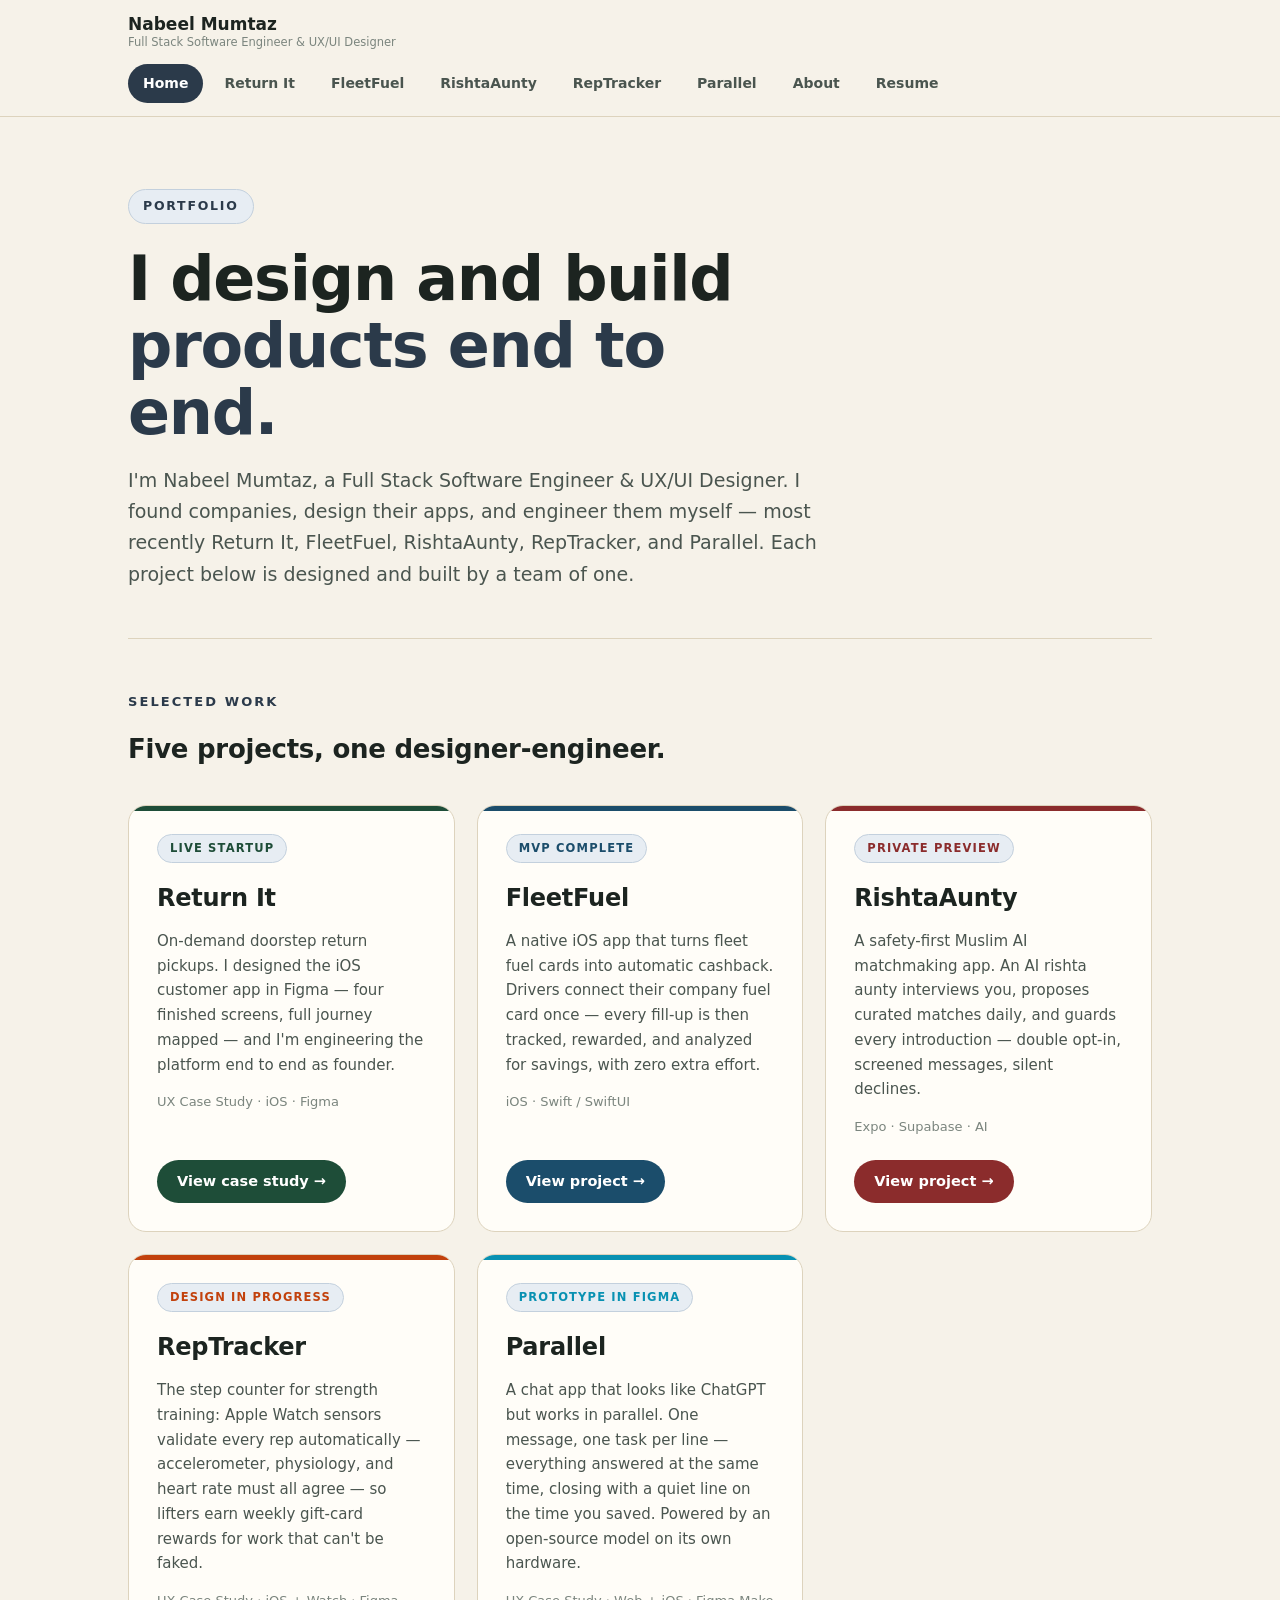
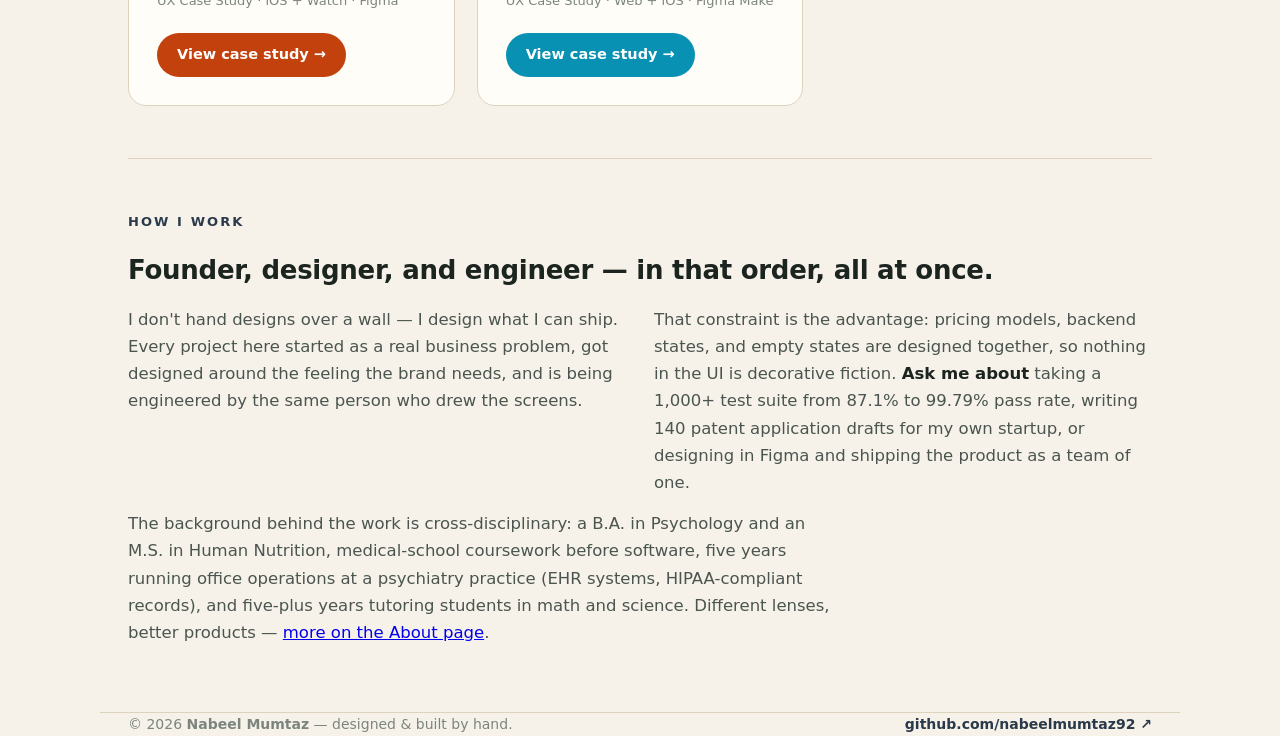
==== index.html @ d4818307 "Portfolio fixes: resume in nav, remove inaccurate references, Parallel as UX case study" ====
<!DOCTYPE html>
<html lang="en">
<head>
<meta charset="UTF-8">
<meta name="viewport" content="width=device-width, initial-scale=1.0">
<title>Nabeel Mumtaz — Portfolio</title>
<meta name="description" content="Portfolio of Nabeel Mumtaz, Full Stack Software Engineer & Product Designer. Founder of Return It (on-demand logistics). Built 5 products end-to-end: design, backend architecture, compliance, deployment. Systems design, iOS (Swift/SwiftUI), HIPAA-compliant operations, product metrics.">
<style>
/* Shared portfolio styles — per-page accents via body class */
:root{
  --paper:#f6f2e9;
  --paper-deep:#efe8d8;
  --card:#fffdf8;
  --ink:#1c2420;
  --ink-soft:#4a554f;
  --ink-faint:#7b857e;
  --line:#ddd3bd;
  --accent:#2b3a4a;
  --accent-deep:#1b2634;
  --accent-soft:#e7edf3;
  --accent-line:#c3d0dd;
  --dark:#17222e;
  --radius:18px;
}
body.fleetfuel{
  --accent:#1b4d6b;
  --accent-deep:#12334a;
  --accent-soft:#e2ecf3;
  --accent-line:#c3d5e2;
  --dark:#14293a;
}
body.rishtaaunty{
  --paper:#f8f3ea;
  --paper-deep:#f1e8d8;
  --line:#e3d6bd;
  --accent:#8b2c2c;
  --accent-deep:#651f1f;
  --accent-soft:#f7e6e9;
  --accent-line:#e3c2c8;
  --dark:#3a2020;
}
*{margin:0;padding:0;box-sizing:border-box}
body{
  font-family:"Avenir Next","Segoe UI",system-ui,-apple-system,sans-serif;
  background:var(--paper);
  color:var(--ink);
  line-height:1.65;
  -webkit-font-smoothing:antialiased;
}
.wrap{max-width:1080px;margin:0 auto;padding:0 28px}

/* ---------- nav ---------- */
.nav{
  position:sticky;top:0;z-index:50;
  background:var(--paper);
  border-bottom:1px solid var(--line);
}
.nav-inner{
  max-width:1080px;margin:0 auto;padding:13px 28px;
  display:flex;justify-content:space-between;align-items:center;gap:14px;flex-wrap:wrap;
}
.nav .brand{font-weight:800;font-size:17px;color:var(--ink);text-decoration:none;line-height:1.3}
.nav .brand small{display:block;font-weight:400;color:var(--ink-faint);font-size:11.5px}
.nav-links{display:flex;gap:6px;flex-wrap:wrap}
.nav-links a{
  font-size:14px;font-weight:600;color:var(--ink-soft);text-decoration:none;
  padding:8px 15px;border-radius:999px;
}
.nav-links a:hover{background:var(--accent-soft);color:var(--accent-deep)}
.nav-links a.active{background:var(--accent);color:#fff}

/* ---------- hero ---------- */
.hero{padding:72px 0 48px;text-align:left}
.kicker{
  display:inline-block;font-size:12.5px;font-weight:700;letter-spacing:.14em;text-transform:uppercase;
  color:var(--accent);background:var(--accent-soft);border:1px solid var(--accent-line);
  padding:6px 14px;border-radius:999px;margin-bottom:22px;
}
.hero h1{font-size:clamp(38px,5.4vw,62px);line-height:1.08;letter-spacing:-.02em;font-weight:800;max-width:16ch}
.hero h1 em{font-style:normal;color:var(--accent)}
.hero .lede{font-size:19px;color:var(--ink-soft);max-width:60ch;margin-top:18px}
.meta{display:grid;grid-template-columns:repeat(auto-fit,minmax(160px,1fr));gap:14px;margin-top:36px}
.meta div{background:var(--card);border:1px solid var(--line);border-radius:14px;padding:14px 16px}
.meta dt{font-size:11.5px;font-weight:700;letter-spacing:.1em;text-transform:uppercase;color:var(--ink-faint)}
.meta dd{font-size:15px;font-weight:600;margin-top:4px}

/* ---------- sections ---------- */
section{padding:52px 0;border-top:1px solid var(--line)}
section h2{font-size:13px;font-weight:800;letter-spacing:.16em;text-transform:uppercase;color:var(--accent);margin-bottom:16px}
section h3{font-size:26px;letter-spacing:-.01em;margin-bottom:14px;font-weight:750}
section p{color:var(--ink-soft);max-width:68ch;margin-bottom:14px;font-size:16.5px}
section p strong{color:var(--ink)}
.two{display:grid;grid-template-columns:1fr 1fr;gap:28px}
@media(max-width:760px){.two{grid-template-columns:1fr}}

.callout{background:var(--dark);color:#f2efe6;border-radius:var(--radius);padding:28px 30px;margin-top:8px}
.callout p{color:#d8d4c6;margin:0;font-size:16px}
.callout p strong{color:#fff}

/* ---------- home project cards ---------- */
.cards{display:grid;grid-template-columns:repeat(auto-fit,minmax(280px,1fr));gap:22px;margin-top:34px}
.card{
  background:var(--card);border:1px solid var(--line);border-radius:var(--radius);
  padding:28px;display:flex;flex-direction:column;position:relative;overflow:hidden;
}
.card::before{content:"";position:absolute;top:0;left:0;right:0;height:5px;background:var(--card-accent,var(--accent))}
.card .status{
  display:inline-block;align-self:flex-start;font-size:11.5px;font-weight:700;letter-spacing:.1em;text-transform:uppercase;
  color:var(--card-accent,var(--accent));background:var(--accent-soft);border:1px solid var(--accent-line);
  border-radius:999px;padding:4px 12px;margin-bottom:16px;
}
.card h3{font-size:24px;margin-bottom:10px;font-weight:750}
.card p{font-size:15px;color:var(--ink-soft);margin-bottom:14px}
.card .stack{font-size:13px;color:var(--ink-faint);margin-bottom:22px}
.card .thumb{display:block;margin:-28px -28px 20px;border-bottom:1px solid var(--line);overflow:hidden}
.card .thumb img{display:block;width:100%;height:auto}
.card a.cta{
  margin-top:auto;align-self:flex-start;font-size:14.5px;font-weight:700;color:#fff;text-decoration:none;
  background:var(--card-accent,var(--accent));padding:10px 20px;border-radius:999px;
}
.card a.cta:hover{background:var(--accent-deep)}

/* ---------- screens ---------- */
.screens{display:grid;grid-template-columns:repeat(auto-fit,minmax(230px,1fr));gap:26px;margin-top:30px}
.screen-card{
  background:var(--card);border:1px solid var(--line);border-radius:var(--radius);
  padding:22px 18px 24px;display:flex;flex-direction:column;align-items:center;
}
.phone{
  width:100%;max-width:250px;border-radius:26px;overflow:hidden;
  box-shadow:0 18px 40px -18px rgba(20,35,28,.35);border:1px solid #cfc4a8;background:var(--paper-deep);
}
.phone img{display:block;width:100%;height:auto}
.phone.placeholder{
  aspect-ratio:445/900;display:flex;flex-direction:column;align-items:center;justify-content:center;
  border:2px dashed #c9bfa4;color:var(--ink-faint);font-size:13.5px;text-align:center;padding:20px;gap:8px;
}
.phone.placeholder .dot{
  width:44px;height:44px;border-radius:50%;background:#e7dfcb;
  display:flex;align-items:center;justify-content:center;font-size:20px;
}
.screen-card h4{font-size:16px;margin:18px 0 6px;font-weight:750}
.screen-card .num{font-size:12px;font-weight:800;color:var(--accent);letter-spacing:.12em;margin-bottom:2px}
.screen-card p{font-size:14px;color:var(--ink-soft);margin-bottom:10px;text-align:left;width:100%}
.screen-card .decision{
  background:var(--accent-soft);border:1px solid var(--accent-line);border-radius:12px;
  padding:10px 13px;font-size:13px;color:var(--ink);width:100%;
}
.screen-card .decision b{
  display:block;font-size:11px;letter-spacing:.1em;text-transform:uppercase;
  color:var(--accent);margin-bottom:3px;
}

/* ---------- feature lists ---------- */
.feat-grid{display:grid;grid-template-columns:repeat(auto-fit,minmax(240px,1fr));gap:14px;margin-top:24px}
.feat{background:var(--card);border:1px solid var(--line);border-radius:14px;padding:18px 20px}
.feat b{display:block;margin-bottom:6px;font-size:15px}
.feat span{font-size:14px;color:var(--ink-soft)}

/* ---------- design system ---------- */
.swatches{display:grid;grid-template-columns:repeat(auto-fit,minmax(150px,1fr));gap:14px;margin-top:22px}
.swatch{border-radius:14px;overflow:hidden;border:1px solid var(--line);background:var(--card)}
.swatch .chip{height:86px}
.swatch .lbl{padding:10px 13px;font-size:13px}
.swatch .lbl b{display:block;font-size:13.5px}
.swatch .lbl span{color:var(--ink-faint);font-family:ui-monospace,Menlo,monospace;font-size:12px}
.principles{margin-top:26px;display:grid;grid-template-columns:repeat(auto-fit,minmax(240px,1fr));gap:14px}
.principle{background:var(--card);border:1px solid var(--line);border-radius:14px;padding:18px 20px}
.principle b{display:block;margin-bottom:6px;font-size:15px}
.principle span{font-size:14px;color:var(--ink-soft)}

/* ---------- what's next ---------- */
.next-list{list-style:none;margin-top:6px;display:grid;gap:10px}
.next-list li{background:var(--card);border:1px solid var(--line);border-radius:12px;padding:14px 18px;font-size:15px;color:var(--ink-soft)}
.next-list li b{color:var(--ink)}
.next-list li .tag{
  display:inline-block;font-size:11px;font-weight:700;letter-spacing:.08em;text-transform:uppercase;
  color:#8a6d2f;background:#f3ead2;border:1px solid #e2d3a8;border-radius:999px;
  padding:2px 10px;margin-left:10px;vertical-align:1px;
}

/* ---------- outcomes ---------- */
.stats{display:grid;grid-template-columns:repeat(auto-fit,minmax(180px,1fr));gap:14px;margin-top:24px}
.stat{background:var(--dark);color:#f2efe6;border-radius:14px;padding:20px}
.stat .n{font-size:30px;font-weight:800;letter-spacing:-.02em}
.stat .t{font-size:13.5px;color:#cfccc0;margin-top:4px}

footer{
  border-top:1px solid var(--line);padding:34px 0 48px;display:flex;justify-content:space-between;
  align-items:center;flex-wrap:wrap;gap:12px;color:var(--ink-faint);font-size:14px;
}
footer a{color:var(--accent);font-weight:600;text-decoration:none}
footer a:hover{text-decoration:underline}

</style>
</head>
<body>

<nav class="nav">
  <div class="nav-inner">
    <a class="brand" href="index.html">Nabeel Mumtaz<small>Full Stack Software Engineer &amp; UX/UI Designer</small></a>
    <div class="nav-links">
      <a href="index.html" class="active">Home</a>
      <a href="returnit.html">Return It</a>
      <a href="fleetfuel.html">FleetFuel</a>
      <a href="rishtaaunty.html">RishtaAunty</a>
      <a href="reptracker.html">RepTracker</a>
      <a href="parallel.html">Parallel</a>
      <a href="about.html">About</a>
      <a href="resume.pdf" target="_blank" rel="noopener">Resume</a>
    </div>
  </div>
</nav>

<div class="wrap">
  <div class="hero">
    <span class="kicker">Portfolio</span>
    <h1>I design and build <em>products end to end.</em></h1>
    <p class="lede">I'm Nabeel Mumtaz, a Full Stack Software Engineer &amp; UX/UI Designer. I found companies, design their apps, and engineer them myself — most recently Return It, FleetFuel, RishtaAunty, RepTracker, and Parallel. Each project below is designed and built by a team of one.</p>
  </div>

  <section>
    <h2>Selected work</h2>
    <h3>Five projects, one designer-engineer.</h3>

    <div class="cards">
      <div class="card" style="--card-accent:#1e4d38">
        <span class="status">Live startup</span>
        <h3>Return It</h3>
        <p>On-demand doorstep return pickups. I designed the iOS customer app in Figma — four finished screens, full journey mapped — and I'm engineering the platform end to end as founder.</p>
        <div class="stack">UX Case Study · iOS · Figma</div>
        <a class="cta" href="returnit.html">View case study →</a>
      </div>

      <div class="card" style="--card-accent:#1b4d6b">
        <span class="status">MVP complete</span>
        <h3>FleetFuel</h3>
        <p>A native iOS app that turns fleet fuel cards into automatic cashback. Drivers connect their company fuel card once — every fill-up is then tracked, rewarded, and analyzed for savings, with zero extra effort.</p>
        <div class="stack">iOS · Swift / SwiftUI</div>
        <a class="cta" href="fleetfuel.html">View project →</a>
      </div>

      <div class="card" style="--card-accent:#8b2c2c">
        <span class="status">Private preview</span>
        <h3>RishtaAunty</h3>
        <p>A safety-first Muslim AI matchmaking app. An AI rishta aunty interviews you, proposes curated matches daily, and guards every introduction — double opt-in, screened messages, silent declines.</p>
        <div class="stack">Expo · Supabase · AI</div>
        <a class="cta" href="rishtaaunty.html">View project →</a>
      </div>

      <div class="card" style="--card-accent:#c2410c">
        <span class="status">Design in progress</span>
        <h3>RepTracker</h3>
        <p>The step counter for strength training: Apple Watch sensors validate every rep automatically — accelerometer, physiology, and heart rate must all agree — so lifters earn weekly gift-card rewards for work that can't be faked.</p>
        <div class="stack">UX Case Study · iOS + Watch · Figma</div>
        <a class="cta" href="reptracker.html">View case study →</a>
      </div>

      <div class="card" style="--card-accent:#0891b2">
        <span class="status">Prototype in Figma</span>
        <h3>Parallel</h3>
        <p>A chat app that looks like ChatGPT but works in parallel. One message, one task per line — everything answered at the same time, closing with a quiet line on the time you saved. Powered by an open-source model on its own hardware.</p>
        <div class="stack">UX Case Study · Web + iOS · Figma Make</div>
        <a class="cta" href="parallel.html">View case study →</a>
      </div>
    </div>
  </section>

  <section>
    <h2>How I work</h2>
    <h3>Founder, designer, and engineer — in that order, all at once.</h3>
    <div class="two">
      <div>
        <p>I don't hand designs over a wall — I design what I can ship. Every project here started as a real business problem, got designed around the feeling the brand needs, and is being engineered by the same person who drew the screens.</p>
      </div>
      <div>
        <p>That constraint is the advantage: pricing models, backend states, and empty states are designed together, so nothing in the UI is decorative fiction. <strong>Ask me about</strong> taking a 1,000+ test suite from 87.1% to 99.79% pass rate, writing 140 patent application drafts for my own startup, or designing in Figma and shipping the product as a team of one.</p>
      </div>
    </div>
    <p>The background behind the work is cross-disciplinary: a B.A. in Psychology and an M.S. in Human Nutrition, medical-school coursework before software, five years running office operations at a psychiatry practice (EHR systems, HIPAA-compliant records), and five-plus years tutoring students in math and science. Different lenses, better products — <a href="about.html">more on the About page</a>.</p>
  </section>

</div>

<footer class="wrap">
  <div>© 2026 <b>Nabeel Mumtaz</b> — designed &amp; built by hand.</div>
  <div><a href="https://github.com/nabeelmumtaz92" target="_blank" rel="noopener">github.com/nabeelmumtaz92 ↗</a></div>
</footer>

</body>
</html>
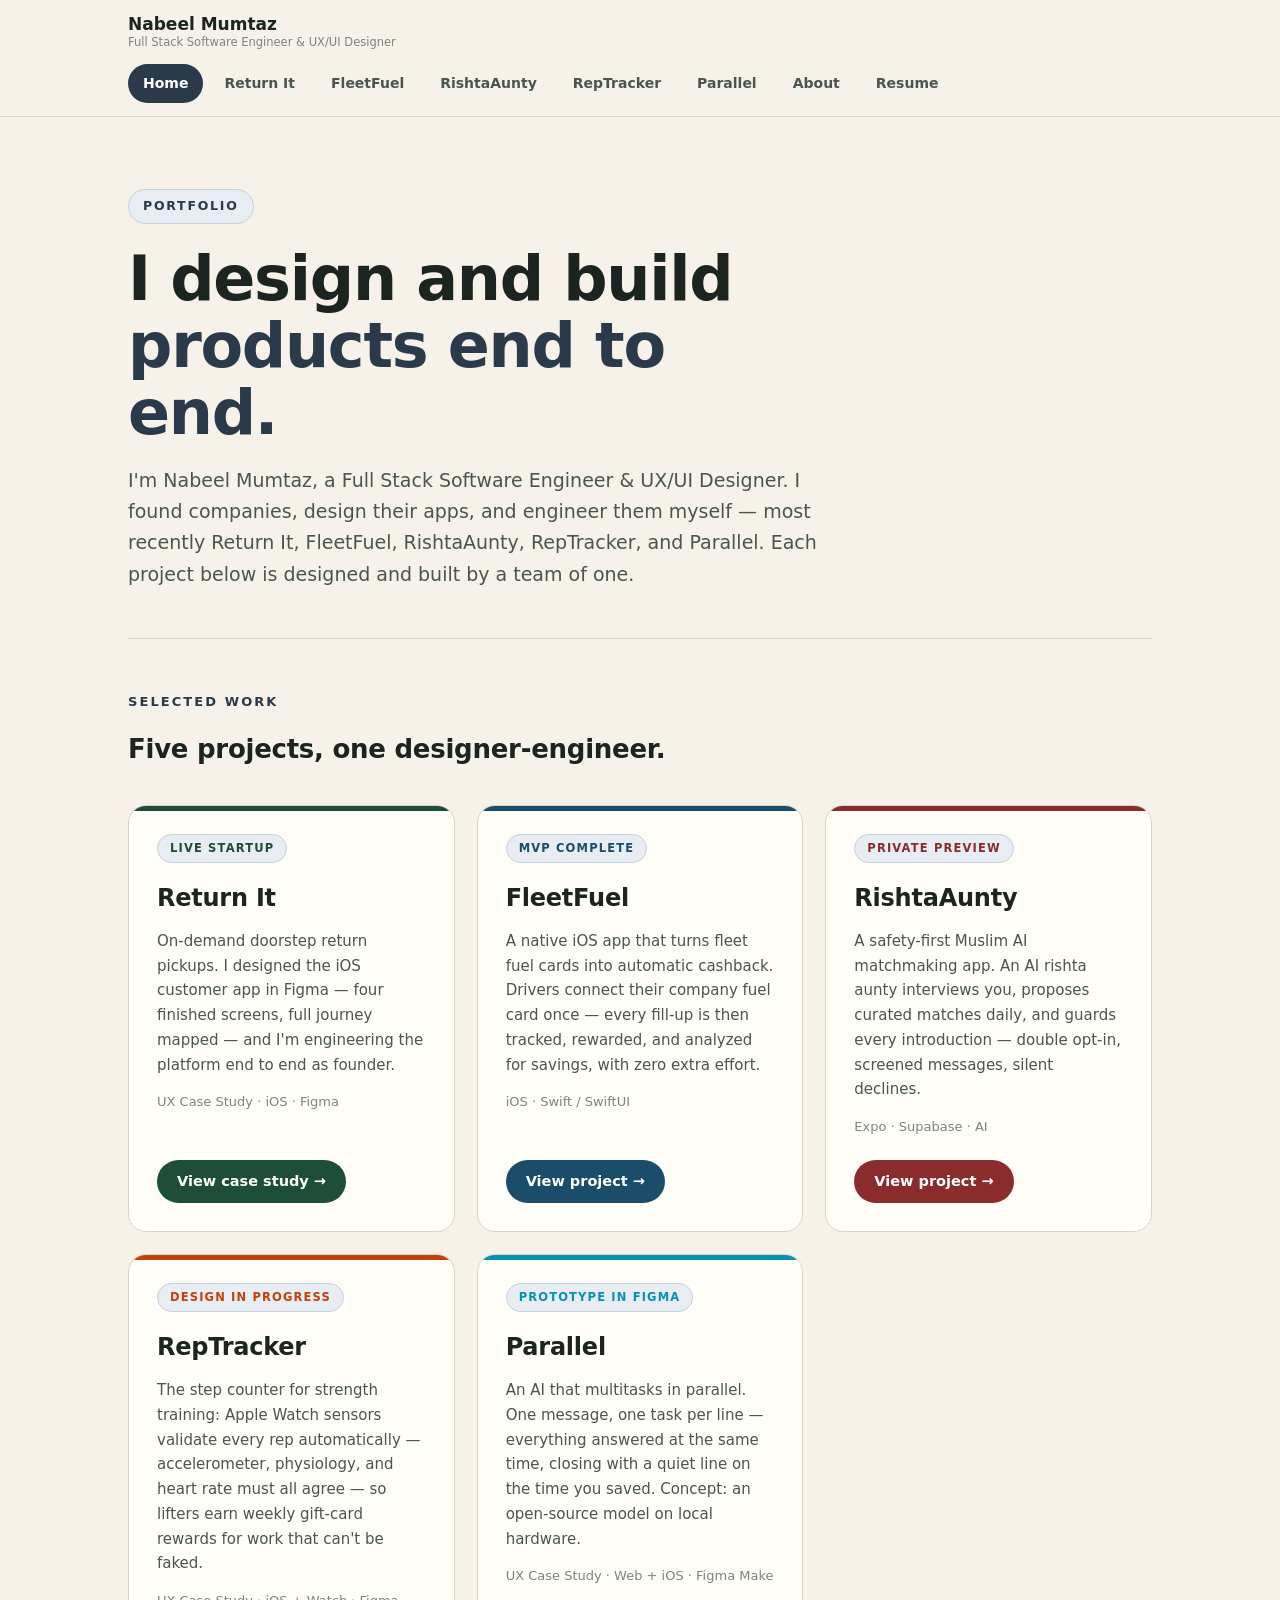
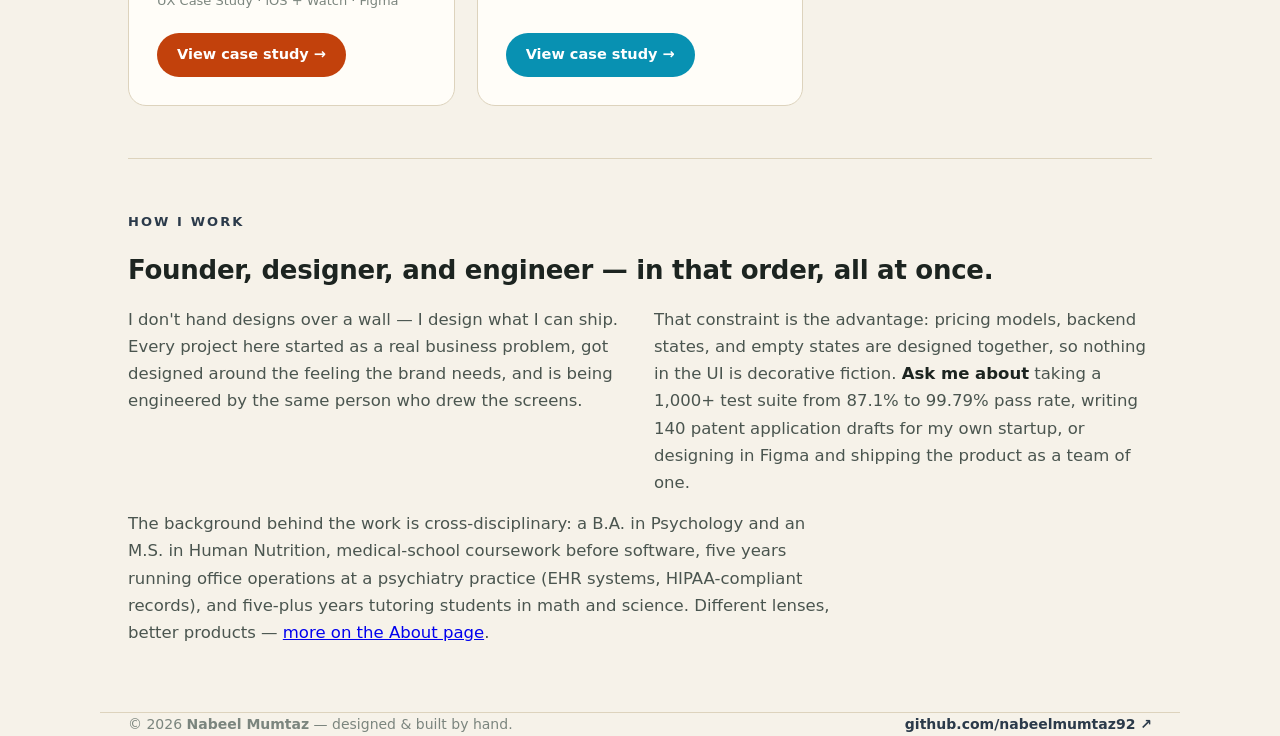
==== commit 39a04750: "Parallel reframed as AI that multitasks in parallel (not a chat app)" ====
--- a/index.html
+++ b/index.html
@@ -259,7 +259,7 @@
       <div class="card" style="--card-accent:#0891b2">
         <span class="status">Prototype in Figma</span>
         <h3>Parallel</h3>
-        <p>A chat app that looks like ChatGPT but works in parallel. One message, one task per line — everything answered at the same time, closing with a quiet line on the time you saved. Powered by an open-source model on its own hardware.</p>
+        <p>An AI that multitasks in parallel. One message, one task per line — everything answered at the same time, closing with a quiet line on the time you saved. Concept: an open-source model on local hardware.</p>
         <div class="stack">UX Case Study · Web + iOS · Figma Make</div>
         <a class="cta" href="parallel.html">View case study →</a>
       </div>
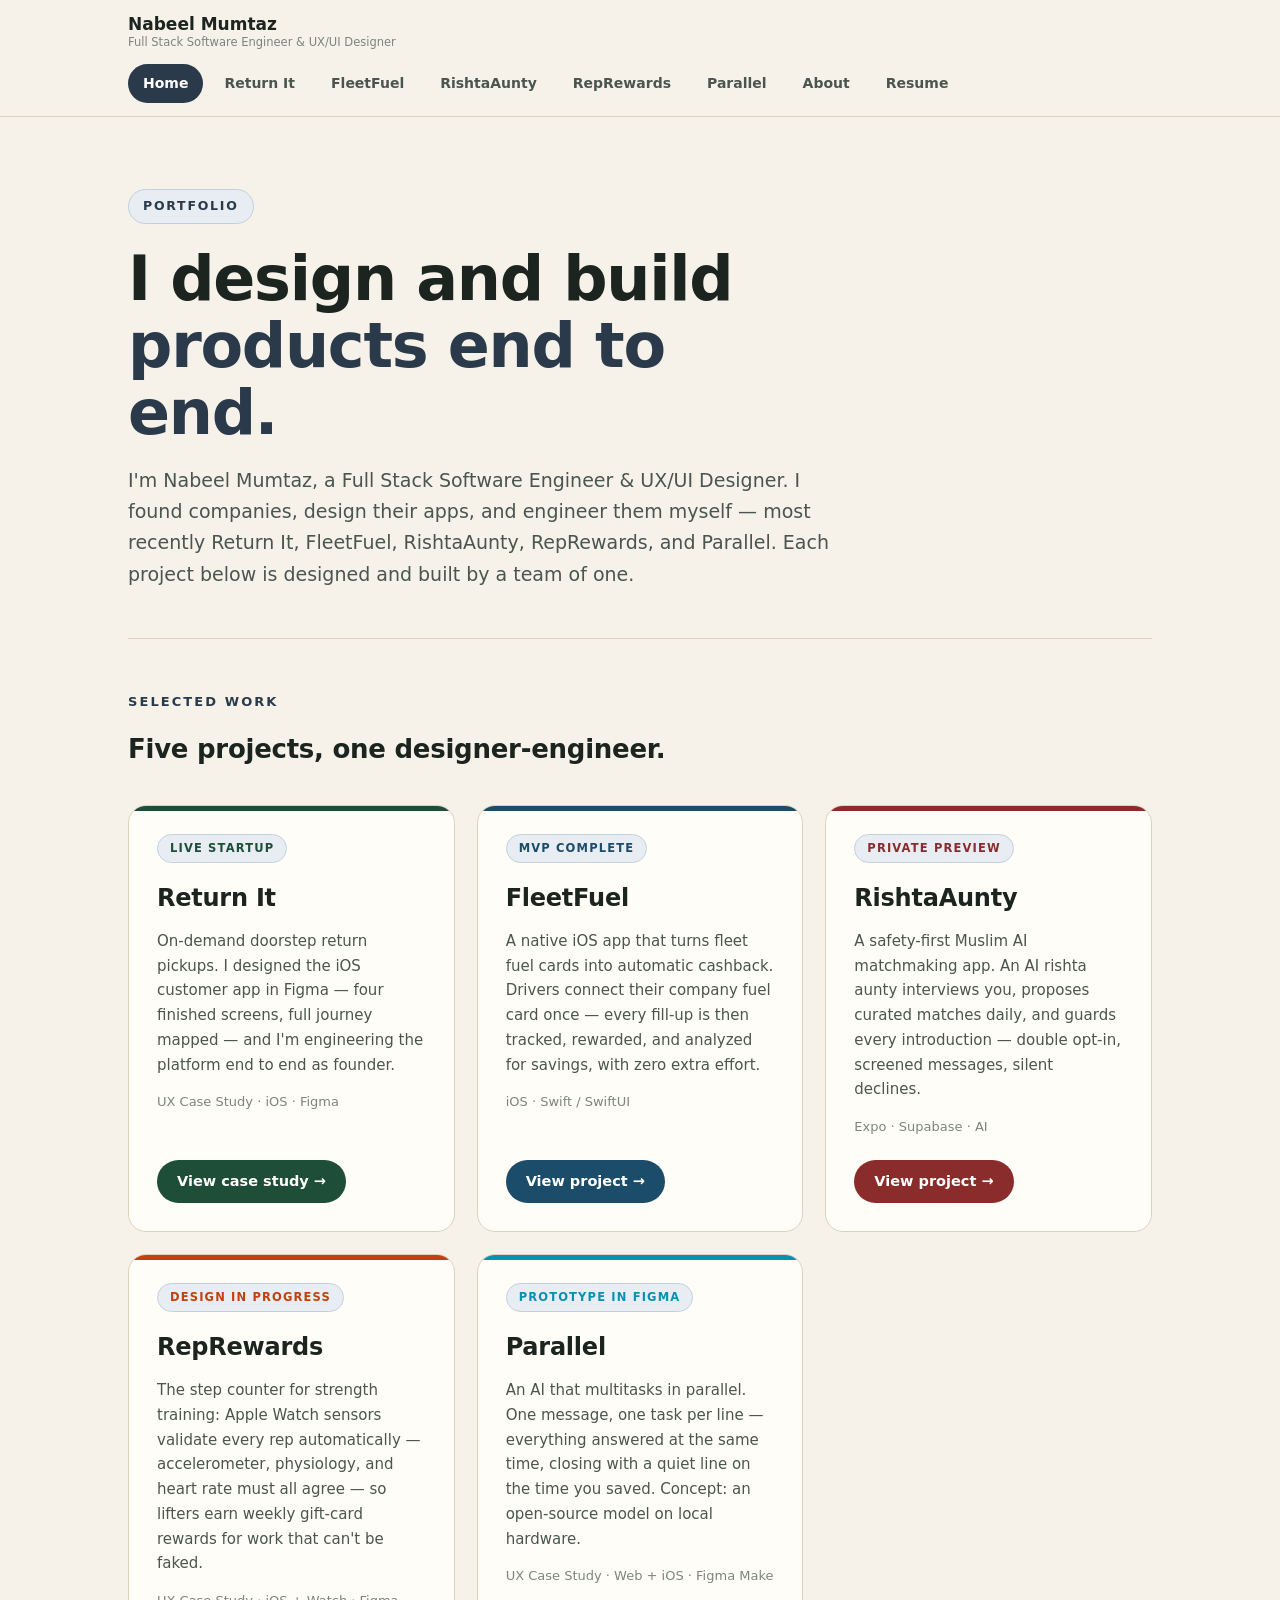
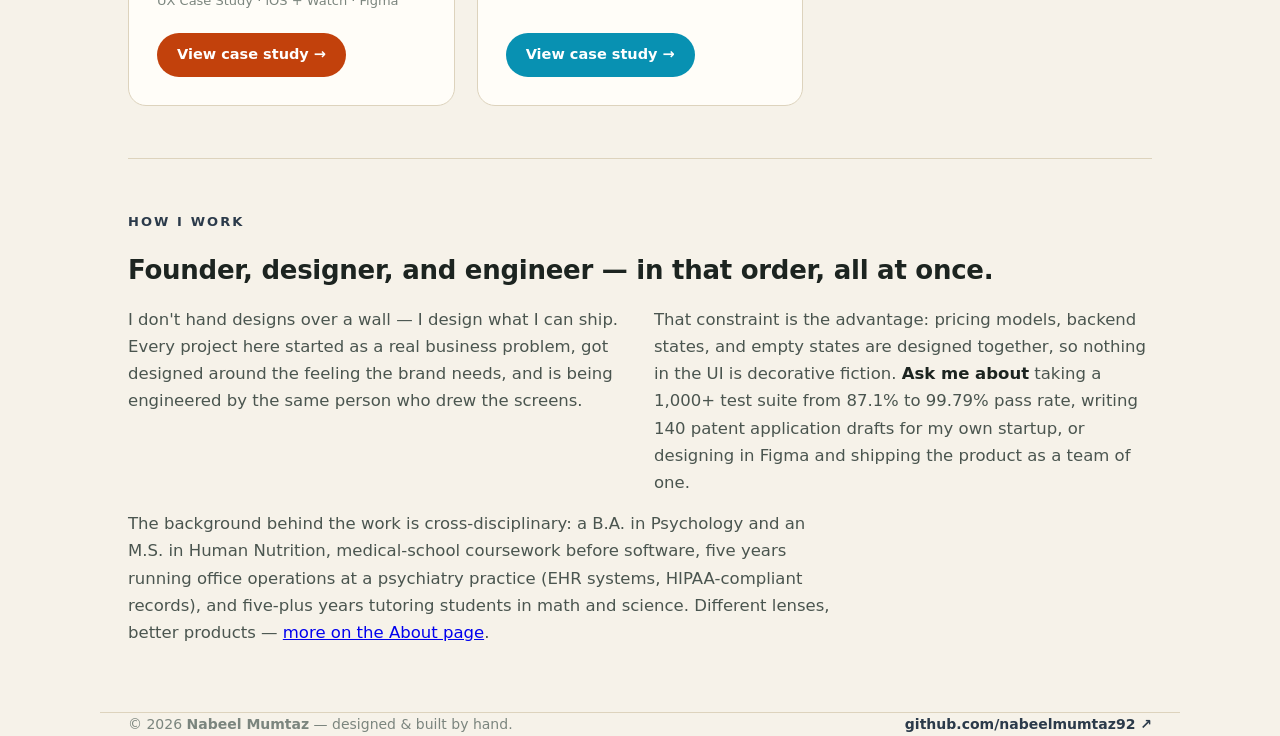
==== commit ff1c4770: "Rename RepTracker to RepRewards across portfolio" ====
--- a/index.html
+++ b/index.html
@@ -204,7 +204,7 @@
       <a href="returnit.html">Return It</a>
       <a href="fleetfuel.html">FleetFuel</a>
       <a href="rishtaaunty.html">RishtaAunty</a>
-      <a href="reptracker.html">RepTracker</a>
+      <a href="reptracker.html">RepRewards</a>
       <a href="parallel.html">Parallel</a>
       <a href="about.html">About</a>
       <a href="resume.pdf" target="_blank" rel="noopener">Resume</a>
@@ -216,7 +216,7 @@
   <div class="hero">
     <span class="kicker">Portfolio</span>
     <h1>I design and build <em>products end to end.</em></h1>
-    <p class="lede">I'm Nabeel Mumtaz, a Full Stack Software Engineer &amp; UX/UI Designer. I found companies, design their apps, and engineer them myself — most recently Return It, FleetFuel, RishtaAunty, RepTracker, and Parallel. Each project below is designed and built by a team of one.</p>
+    <p class="lede">I'm Nabeel Mumtaz, a Full Stack Software Engineer &amp; UX/UI Designer. I found companies, design their apps, and engineer them myself — most recently Return It, FleetFuel, RishtaAunty, RepRewards, and Parallel. Each project below is designed and built by a team of one.</p>
   </div>
 
   <section>
@@ -250,7 +250,7 @@
 
       <div class="card" style="--card-accent:#c2410c">
         <span class="status">Design in progress</span>
-        <h3>RepTracker</h3>
+        <h3>RepRewards</h3>
         <p>The step counter for strength training: Apple Watch sensors validate every rep automatically — accelerometer, physiology, and heart rate must all agree — so lifters earn weekly gift-card rewards for work that can't be faked.</p>
         <div class="stack">UX Case Study · iOS + Watch · Figma</div>
         <a class="cta" href="reptracker.html">View case study →</a>
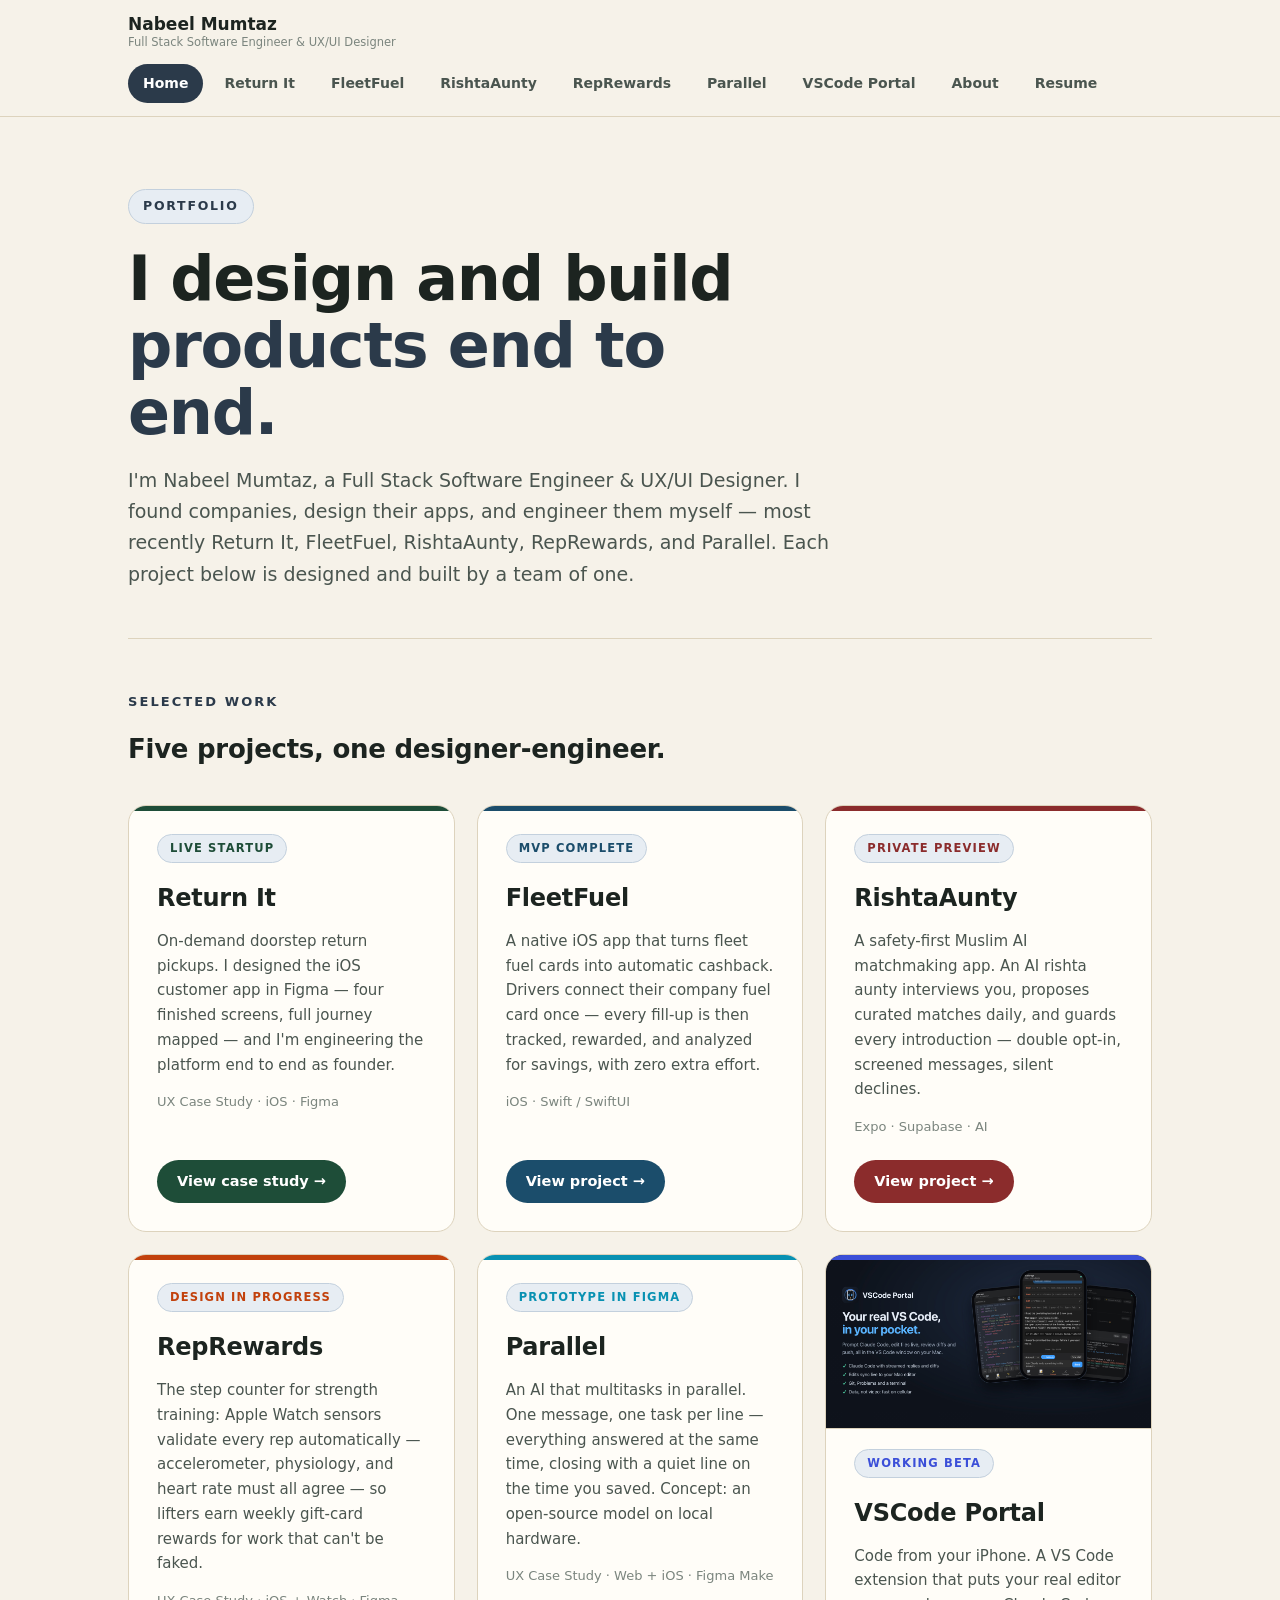
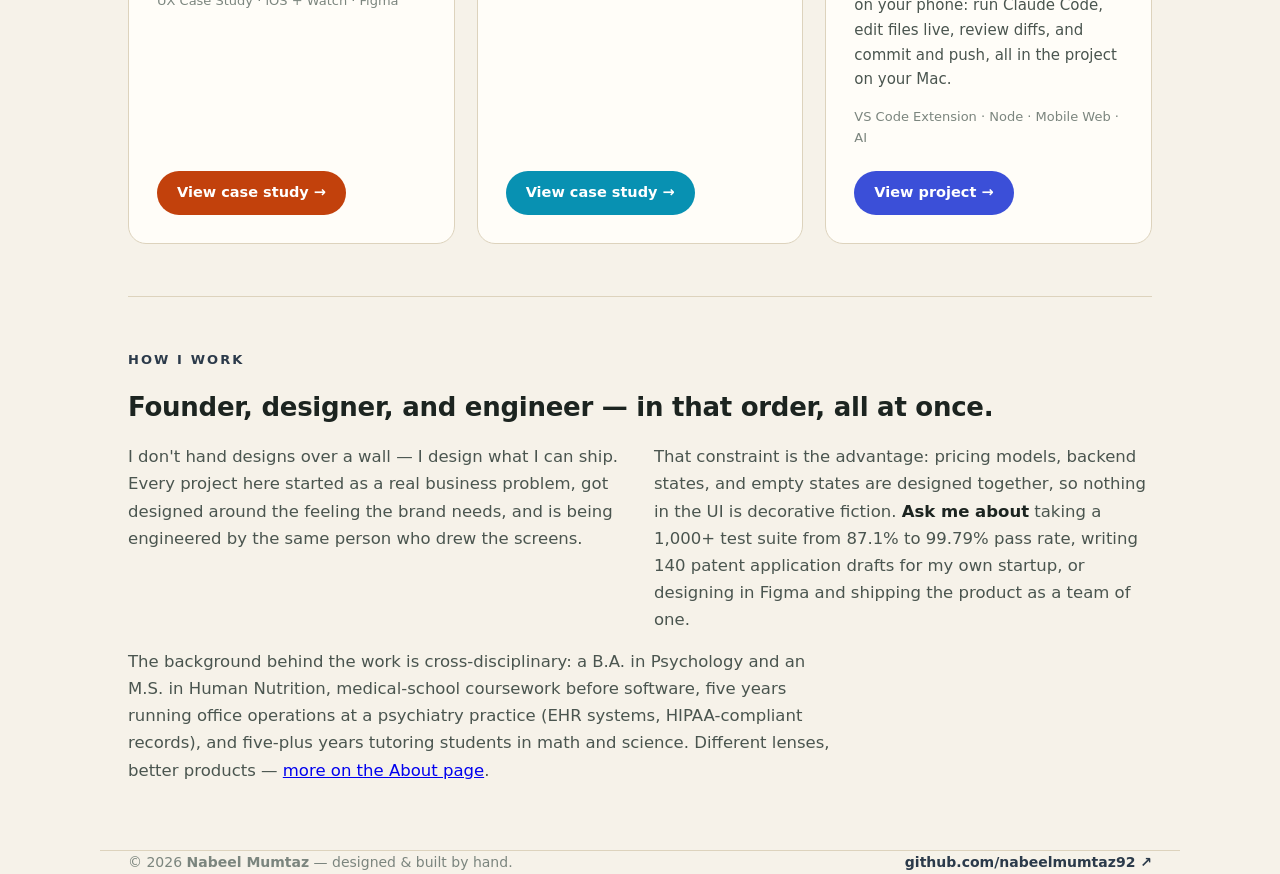
==== commit 02955ce4: "Add VSCode Portal project page" ====
--- a/index.html
+++ b/index.html
@@ -206,6 +206,7 @@
       <a href="rishtaaunty.html">RishtaAunty</a>
       <a href="reptracker.html">RepRewards</a>
       <a href="parallel.html">Parallel</a>
+      <a href="vscodeportal.html">VSCode Portal</a>
       <a href="about.html">About</a>
       <a href="resume.pdf" target="_blank" rel="noopener">Resume</a>
     </div>
@@ -263,6 +264,15 @@
         <div class="stack">UX Case Study · Web + iOS · Figma Make</div>
         <a class="cta" href="parallel.html">View case study →</a>
       </div>
+
+      <div class="card" style="--card-accent:#3b4fd8">
+        <a class="thumb" href="vscodeportal.html"><img src="screens/vscodeportal-hero.jpg" alt="VSCode Portal on an iPhone"></a>
+        <span class="status">Working beta</span>
+        <h3>VSCode Portal</h3>
+        <p>Code from your iPhone. A VS Code extension that puts your real editor on your phone: run Claude Code, edit files live, review diffs, and commit and push, all in the project on your Mac.</p>
+        <div class="stack">VS Code Extension · Node · Mobile Web · AI</div>
+        <a class="cta" href="vscodeportal.html">View project →</a>
+      </div>
     </div>
   </section>
 
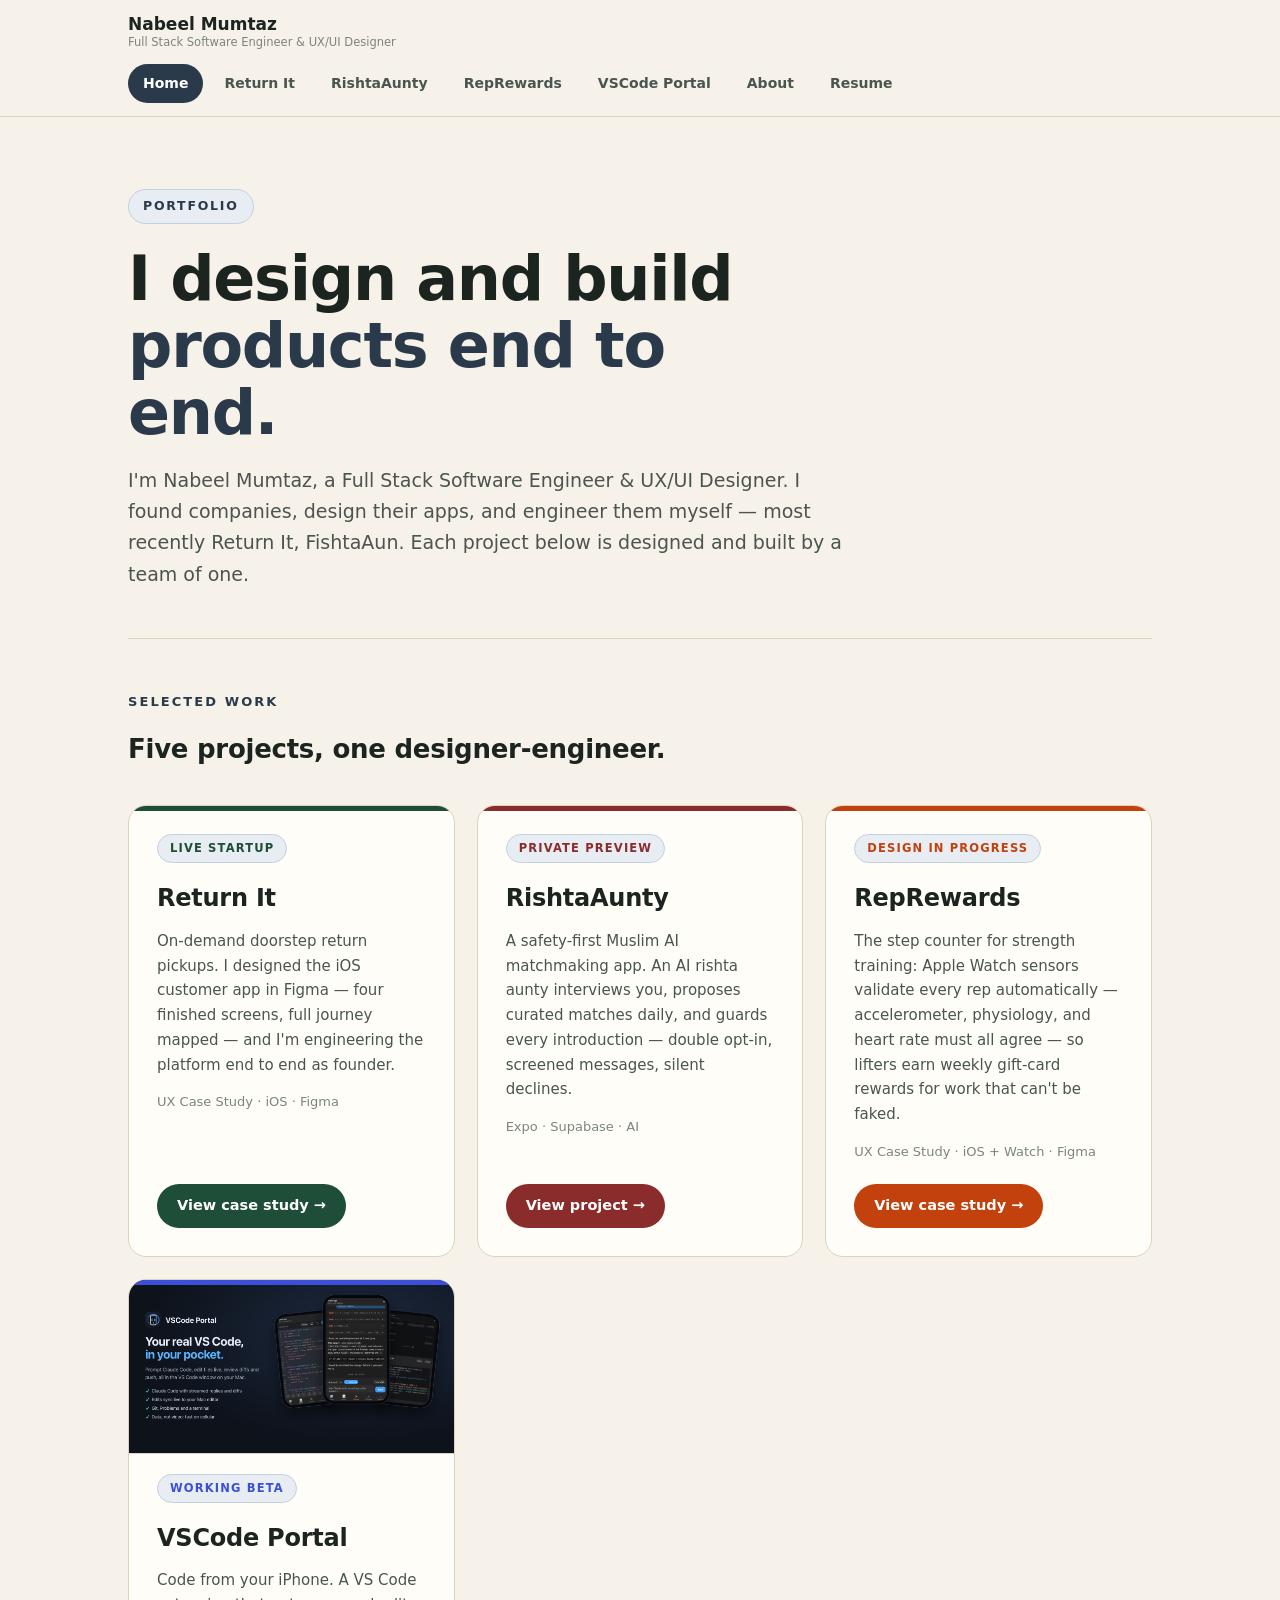
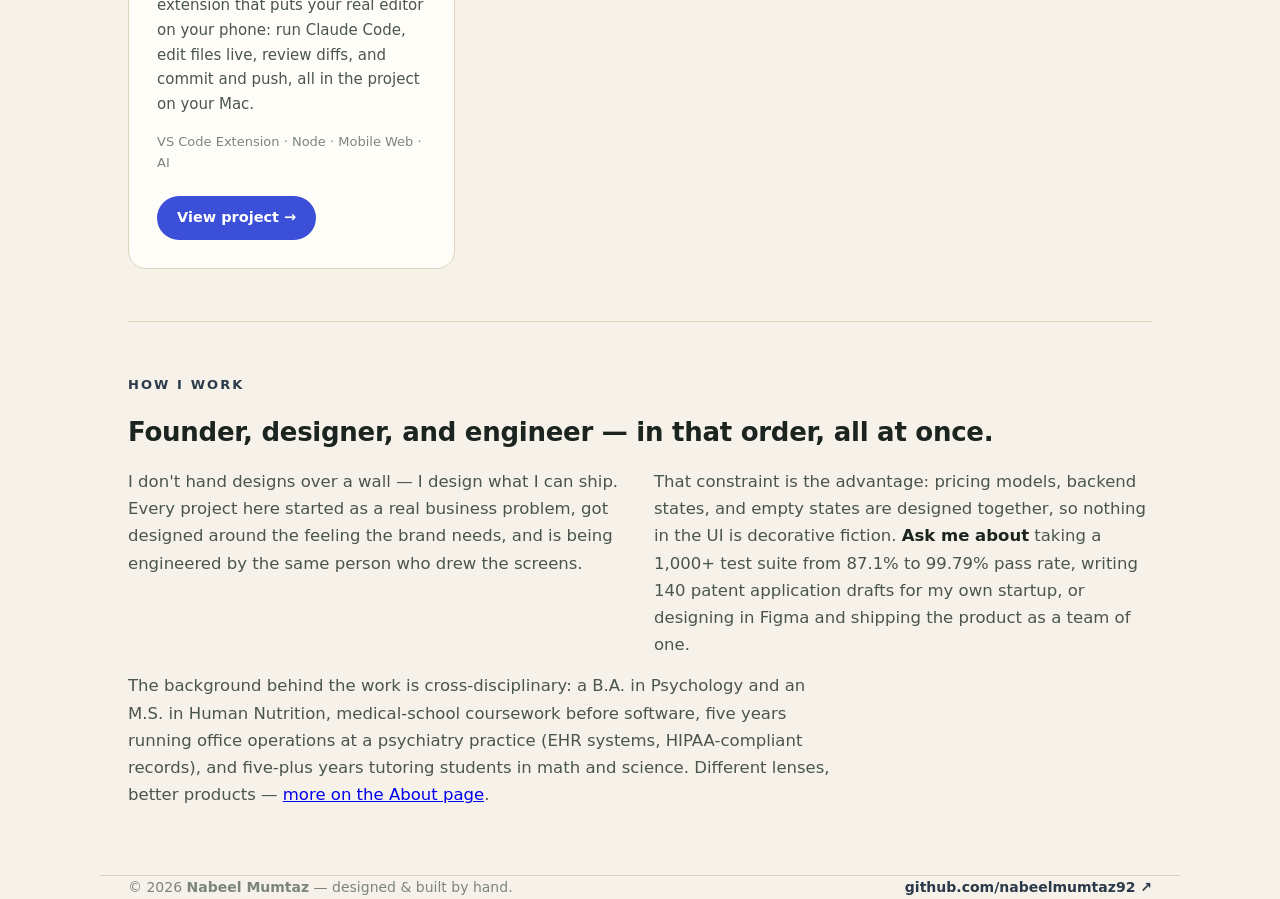
==== commit 65ba955a: "Remove FleetFuel and Parallel links from homepage Removed references to FleetFuel and Parallel proje" ====
--- a/index.html
+++ b/index.html
@@ -202,11 +202,9 @@
     <div class="nav-links">
       <a href="index.html" class="active">Home</a>
       <a href="returnit.html">Return It</a>
-      <a href="fleetfuel.html">FleetFuel</a>
-      <a href="rishtaaunty.html">RishtaAunty</a>
+            <a href="rishtaaunty.html">RishtaAunty</a>
       <a href="reptracker.html">RepRewards</a>
-      <a href="parallel.html">Parallel</a>
-      <a href="vscodeportal.html">VSCode Portal</a>
+            <a href="vscodeportal.html">VSCode Portal</a>
       <a href="about.html">About</a>
       <a href="resume.pdf" target="_blank" rel="noopener">Resume</a>
     </div>
@@ -217,7 +215,7 @@
   <div class="hero">
     <span class="kicker">Portfolio</span>
     <h1>I design and build <em>products end to end.</em></h1>
-    <p class="lede">I'm Nabeel Mumtaz, a Full Stack Software Engineer &amp; UX/UI Designer. I found companies, design their apps, and engineer them myself — most recently Return It, FleetFuel, RishtaAunty, RepRewards, and Parallel. Each project below is designed and built by a team of one.</p>
+    <p class="lede">I'm Nabeel Mumtaz, a Full Stack Software Engineer &amp; UX/UI Designer. I found companies, design their apps, and engineer them myself — most recently Return It, FishtaAun. Each project below is designed and built by a team of one.</p>
   </div>
 
   <section>
@@ -233,14 +231,6 @@
         <a class="cta" href="returnit.html">View case study →</a>
       </div>
 
-      <div class="card" style="--card-accent:#1b4d6b">
-        <span class="status">MVP complete</span>
-        <h3>FleetFuel</h3>
-        <p>A native iOS app that turns fleet fuel cards into automatic cashback. Drivers connect their company fuel card once — every fill-up is then tracked, rewarded, and analyzed for savings, with zero extra effort.</p>
-        <div class="stack">iOS · Swift / SwiftUI</div>
-        <a class="cta" href="fleetfuel.html">View project →</a>
-      </div>
-
       <div class="card" style="--card-accent:#8b2c2c">
         <span class="status">Private preview</span>
         <h3>RishtaAunty</h3>
@@ -255,14 +245,6 @@
         <p>The step counter for strength training: Apple Watch sensors validate every rep automatically — accelerometer, physiology, and heart rate must all agree — so lifters earn weekly gift-card rewards for work that can't be faked.</p>
         <div class="stack">UX Case Study · iOS + Watch · Figma</div>
         <a class="cta" href="reptracker.html">View case study →</a>
-      </div>
-
-      <div class="card" style="--card-accent:#0891b2">
-        <span class="status">Prototype in Figma</span>
-        <h3>Parallel</h3>
-        <p>An AI that multitasks in parallel. One message, one task per line — everything answered at the same time, closing with a quiet line on the time you saved. Concept: an open-source model on local hardware.</p>
-        <div class="stack">UX Case Study · Web + iOS · Figma Make</div>
-        <a class="cta" href="parallel.html">View case study →</a>
       </div>
 
       <div class="card" style="--card-accent:#3b4fd8">
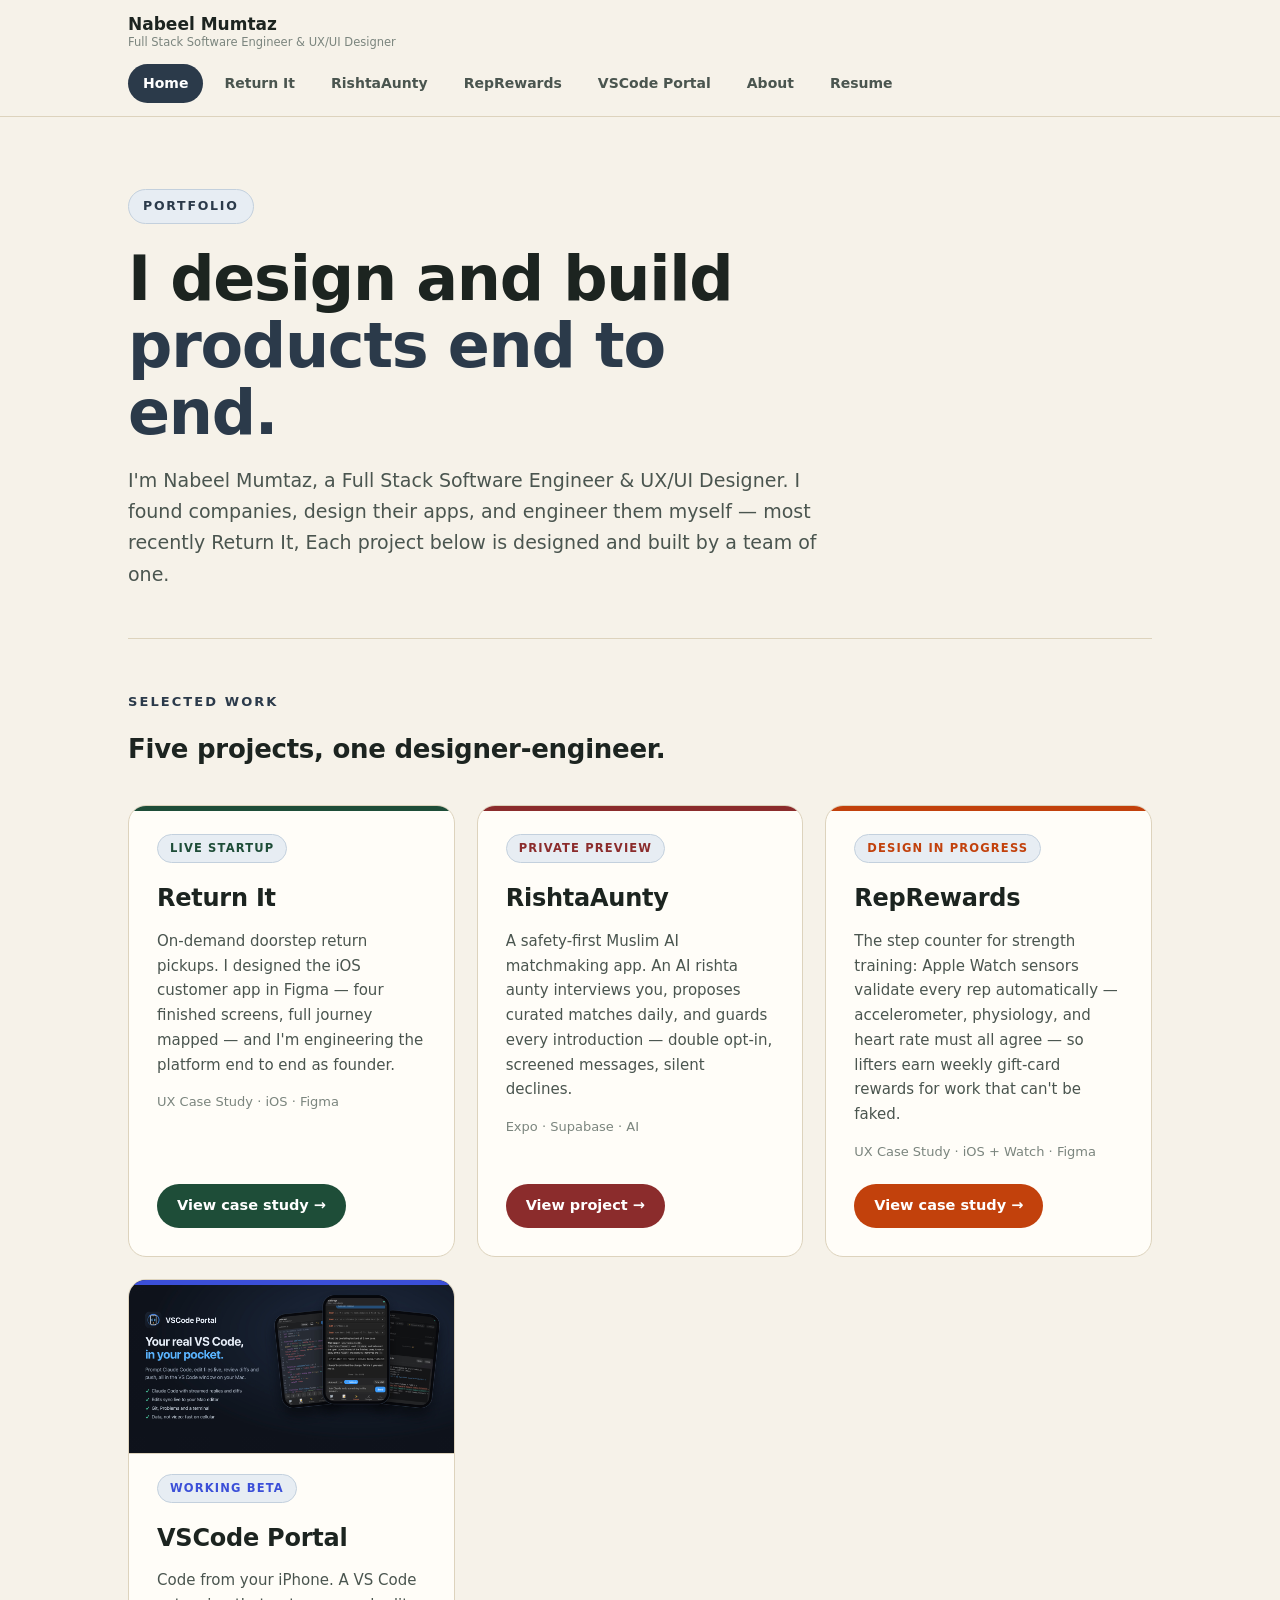
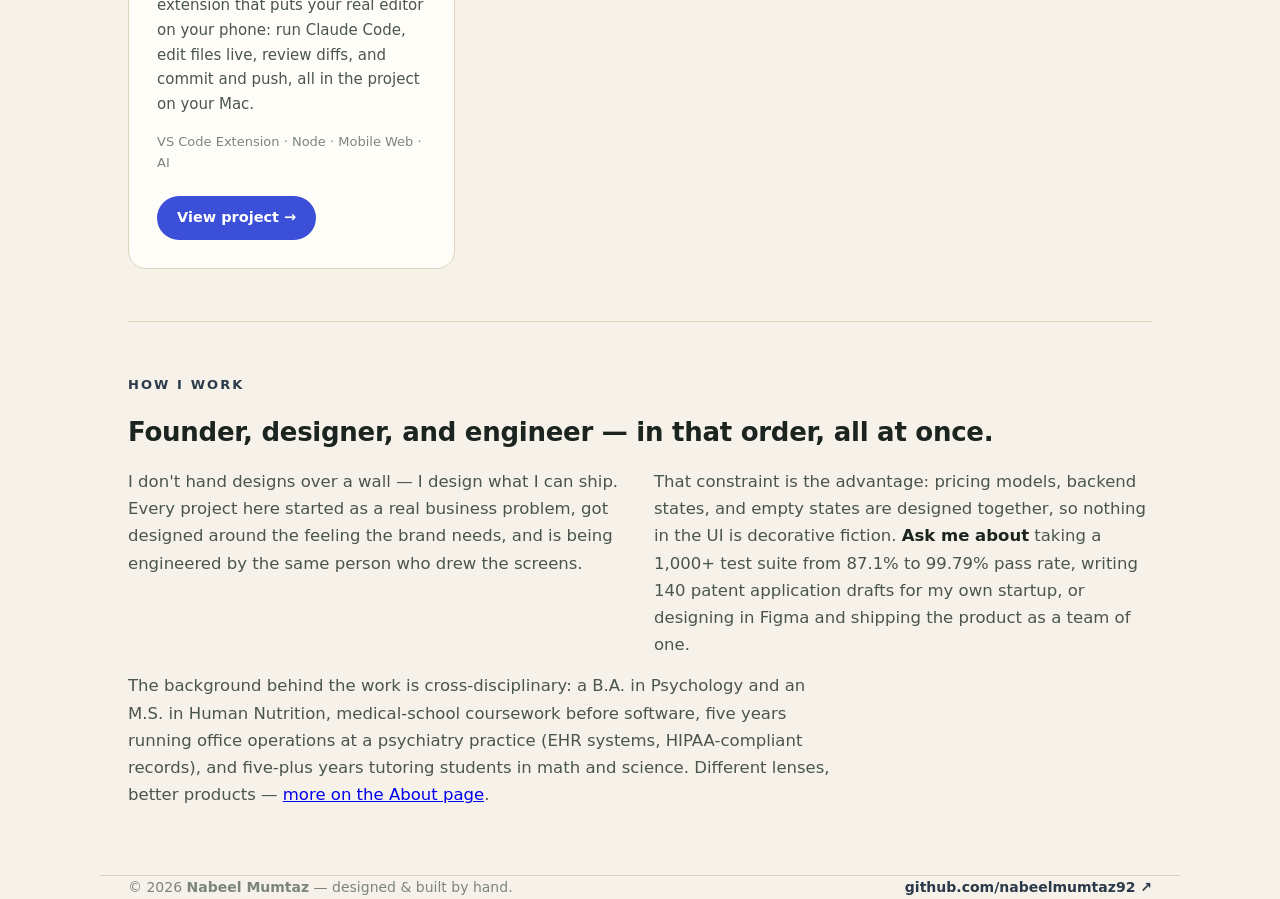
==== commit c266d225: "Fix garbled project name in homepage lede Removed 'FishtaAun' from the project description." ====
--- a/index.html
+++ b/index.html
@@ -215,7 +215,7 @@
   <div class="hero">
     <span class="kicker">Portfolio</span>
     <h1>I design and build <em>products end to end.</em></h1>
-    <p class="lede">I'm Nabeel Mumtaz, a Full Stack Software Engineer &amp; UX/UI Designer. I found companies, design their apps, and engineer them myself — most recently Return It, FishtaAun. Each project below is designed and built by a team of one.</p>
+    <p class="lede">I'm Nabeel Mumtaz, a Full Stack Software Engineer &amp; UX/UI Designer. I found companies, design their apps, and engineer them myself — most recently Return It, Each project below is designed and built by a team of one.</p>
   </div>
 
   <section>
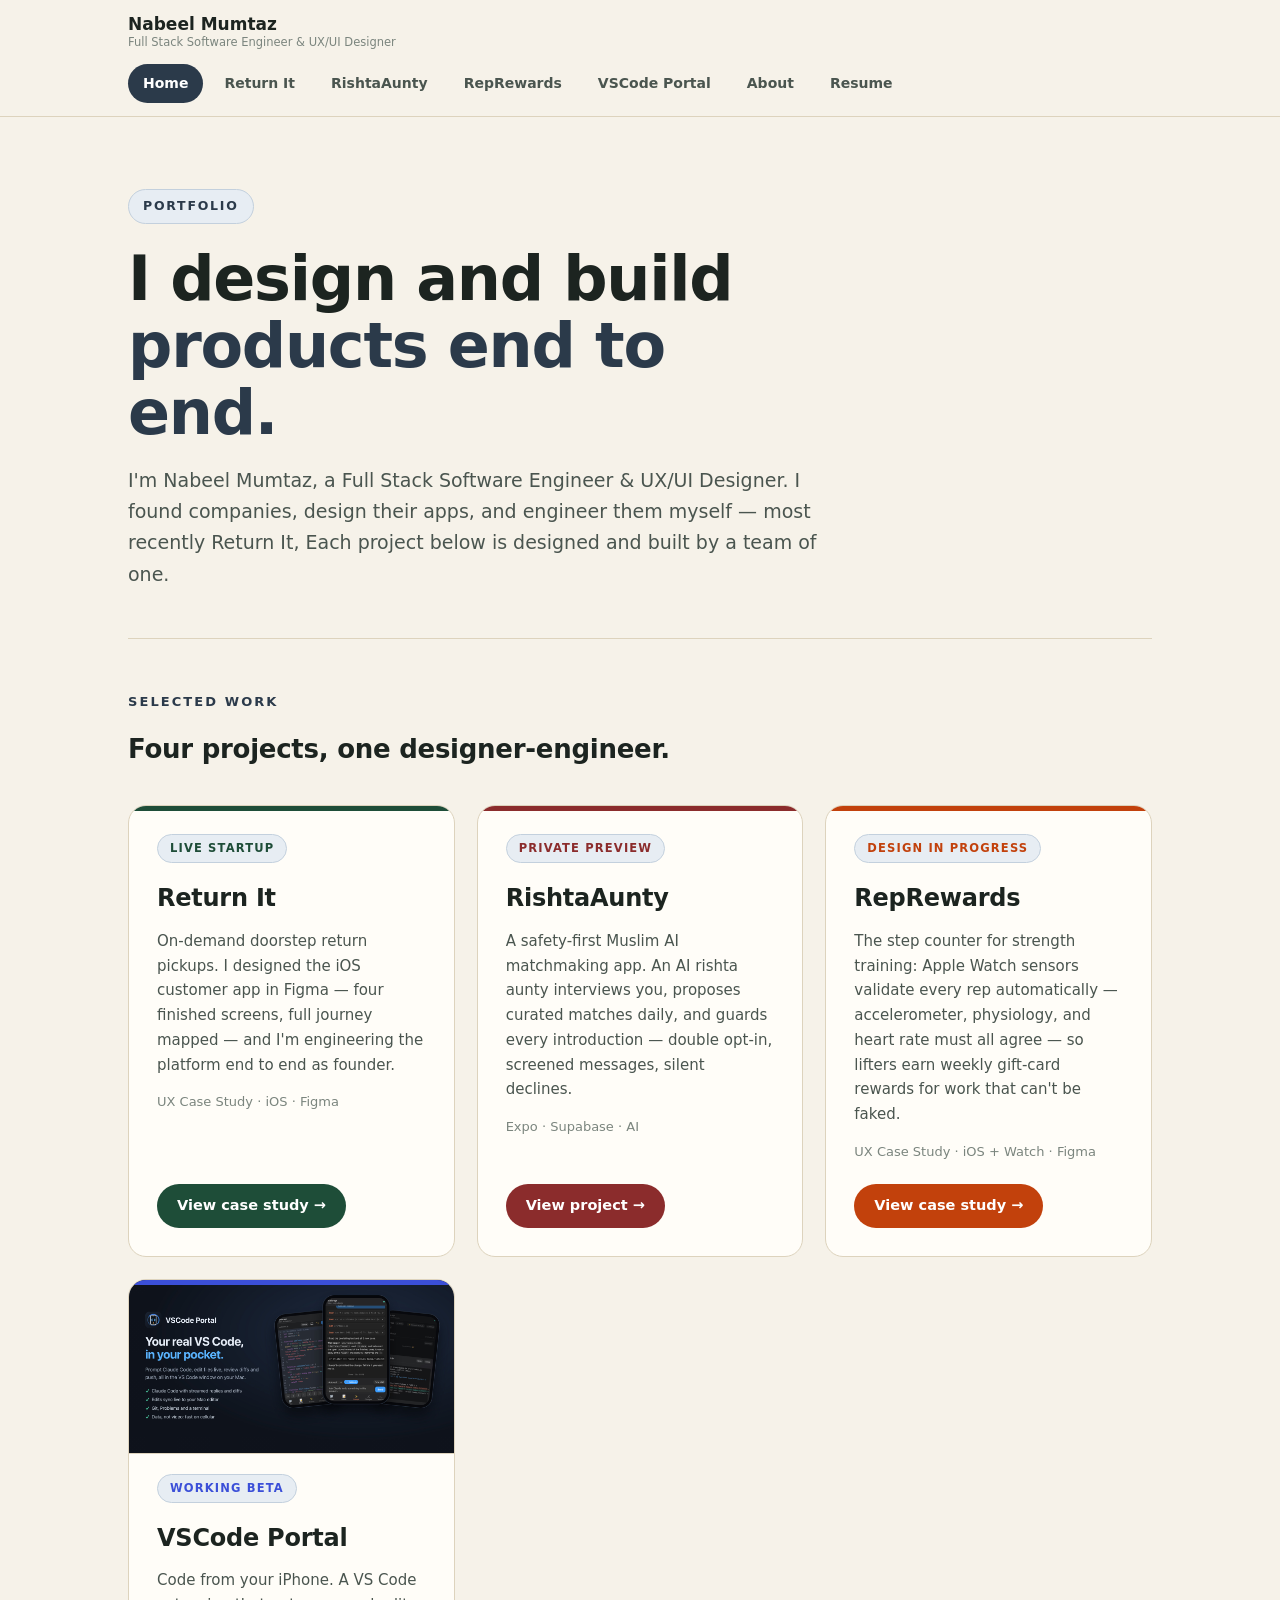
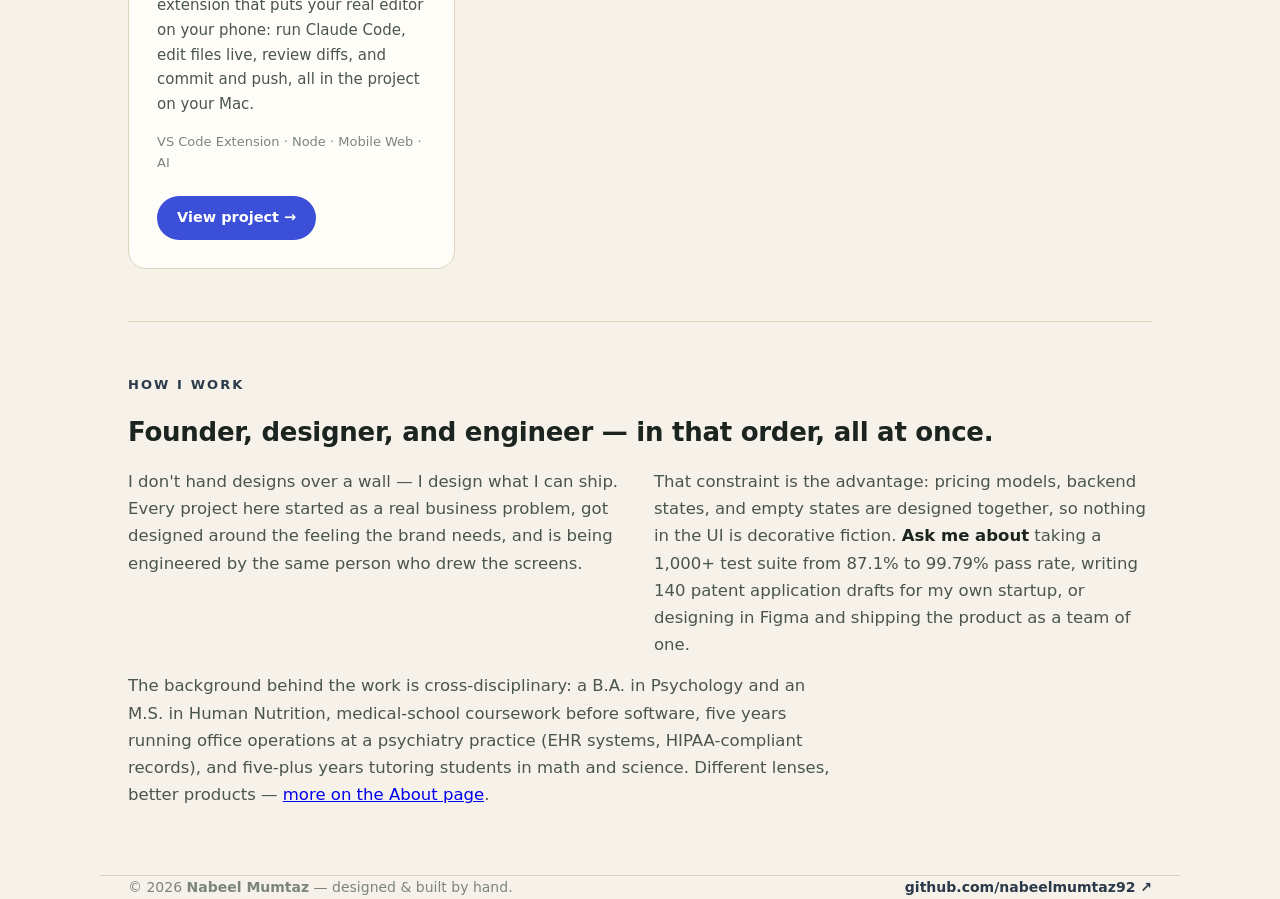
==== commit defe3f40: "Update homepage project count from five to four" ====
--- a/index.html
+++ b/index.html
@@ -4,7 +4,7 @@
 <meta charset="UTF-8">
 <meta name="viewport" content="width=device-width, initial-scale=1.0">
 <title>Nabeel Mumtaz — Portfolio</title>
-<meta name="description" content="Portfolio of Nabeel Mumtaz, Full Stack Software Engineer & Product Designer. Founder of Return It (on-demand logistics). Built 5 products end-to-end: design, backend architecture, compliance, deployment. Systems design, iOS (Swift/SwiftUI), HIPAA-compliant operations, product metrics.">
+<meta name="description" content="Portfolio of Nabeel Mumtaz, Full Stack Software Engineer & Product Designer. Founder of Return It (on-demand logistics). Built 4 products end-to-end: design, backend architecture, compliance, deployment. Systems design, iOS (Swift/SwiftUI), HIPAA-compliant operations, product metrics.">
 <style>
 /* Shared portfolio styles — per-page accents via body class */
 :root{
@@ -220,7 +220,7 @@
 
   <section>
     <h2>Selected work</h2>
-    <h3>Five projects, one designer-engineer.</h3>
+    <h3>Four projects, one designer-engineer.</h3>
 
     <div class="cards">
       <div class="card" style="--card-accent:#1e4d38">
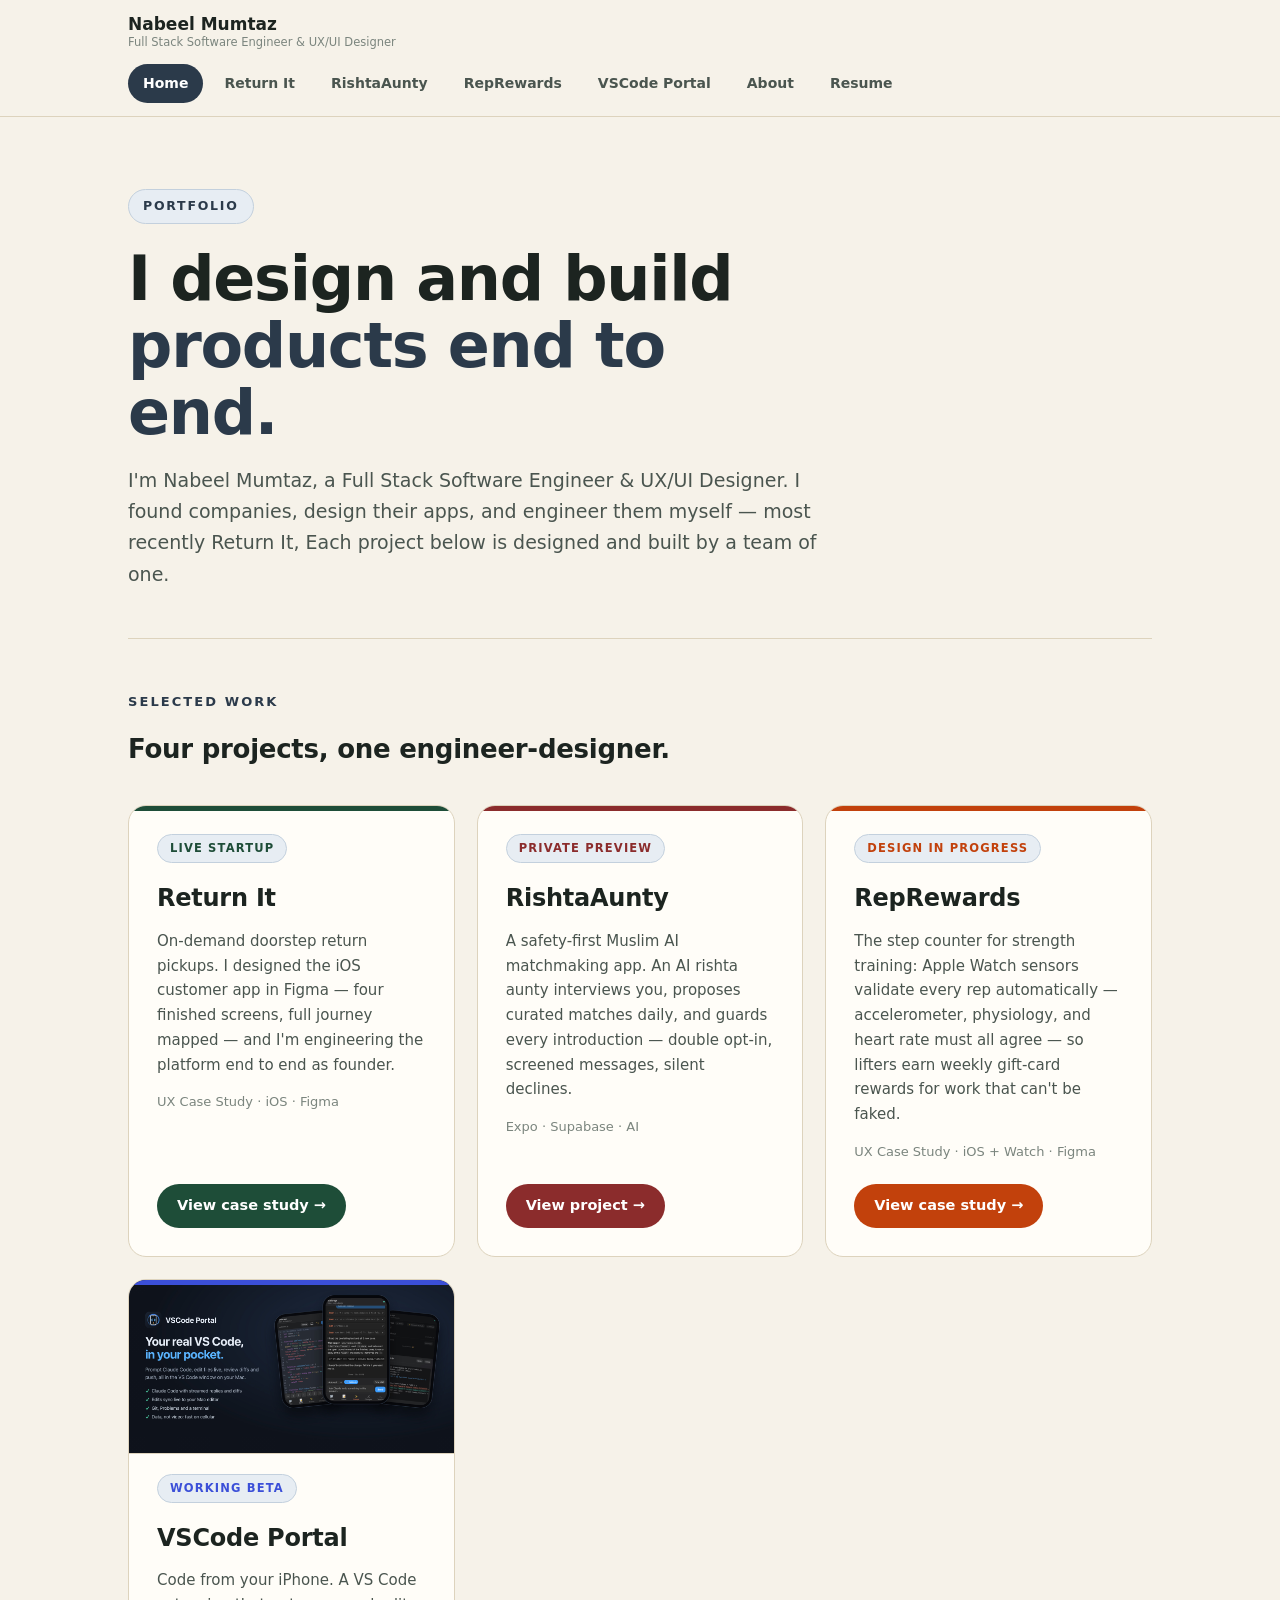
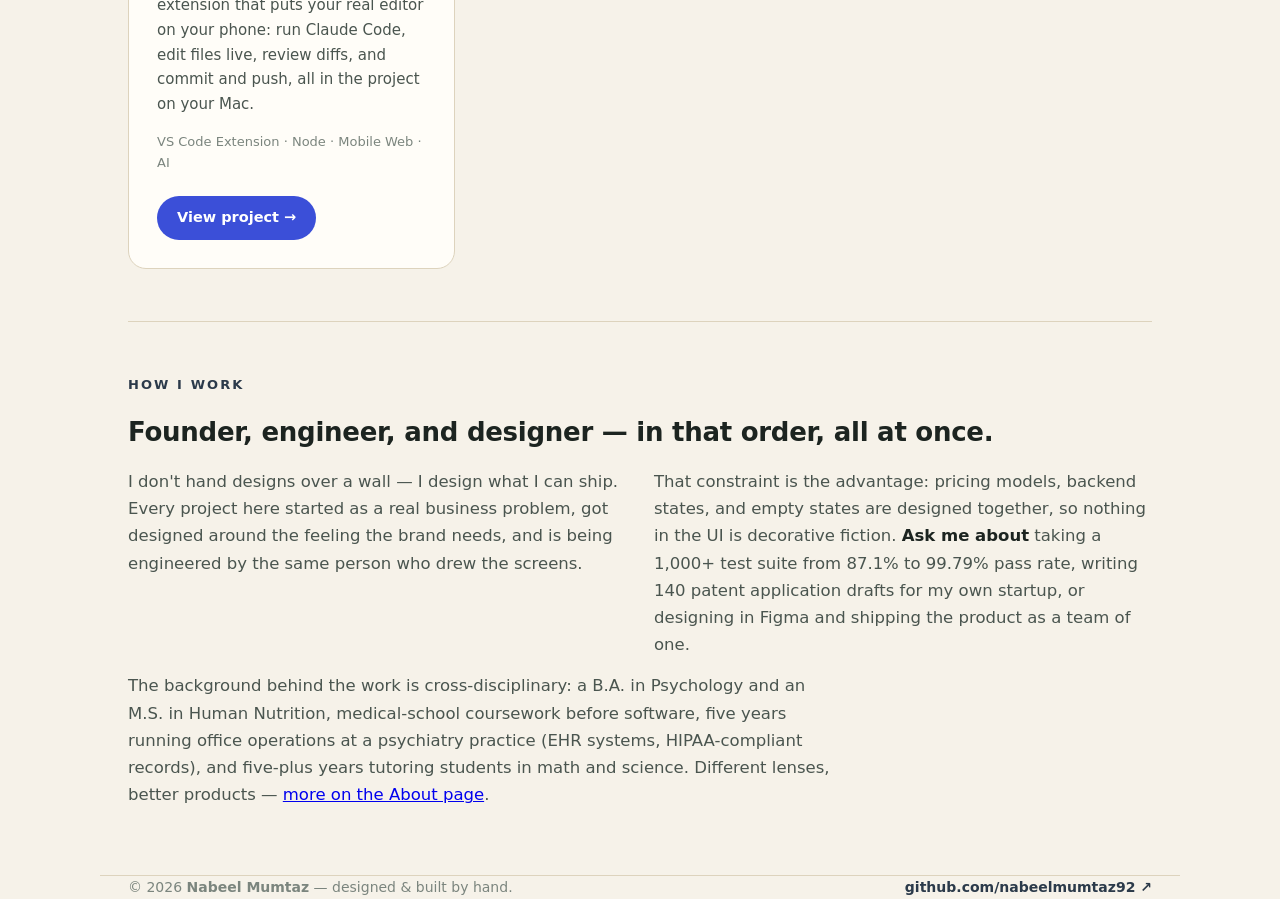
==== commit ccc99320: "Homepage: put engineer before designer in self-descriptions" ====
--- a/index.html
+++ b/index.html
@@ -220,7 +220,7 @@
 
   <section>
     <h2>Selected work</h2>
-    <h3>Four projects, one designer-engineer.</h3>
+    <h3>Four projects, one engineer-designer.</h3>
 
     <div class="cards">
       <div class="card" style="--card-accent:#1e4d38">
@@ -260,7 +260,7 @@
 
   <section>
     <h2>How I work</h2>
-    <h3>Founder, designer, and engineer — in that order, all at once.</h3>
+    <h3>Founder, engineer, and designer — in that order, all at once.</h3>
     <div class="two">
       <div>
         <p>I don't hand designs over a wall — I design what I can ship. Every project here started as a real business problem, got designed around the feeling the brand needs, and is being engineered by the same person who drew the screens.</p>
